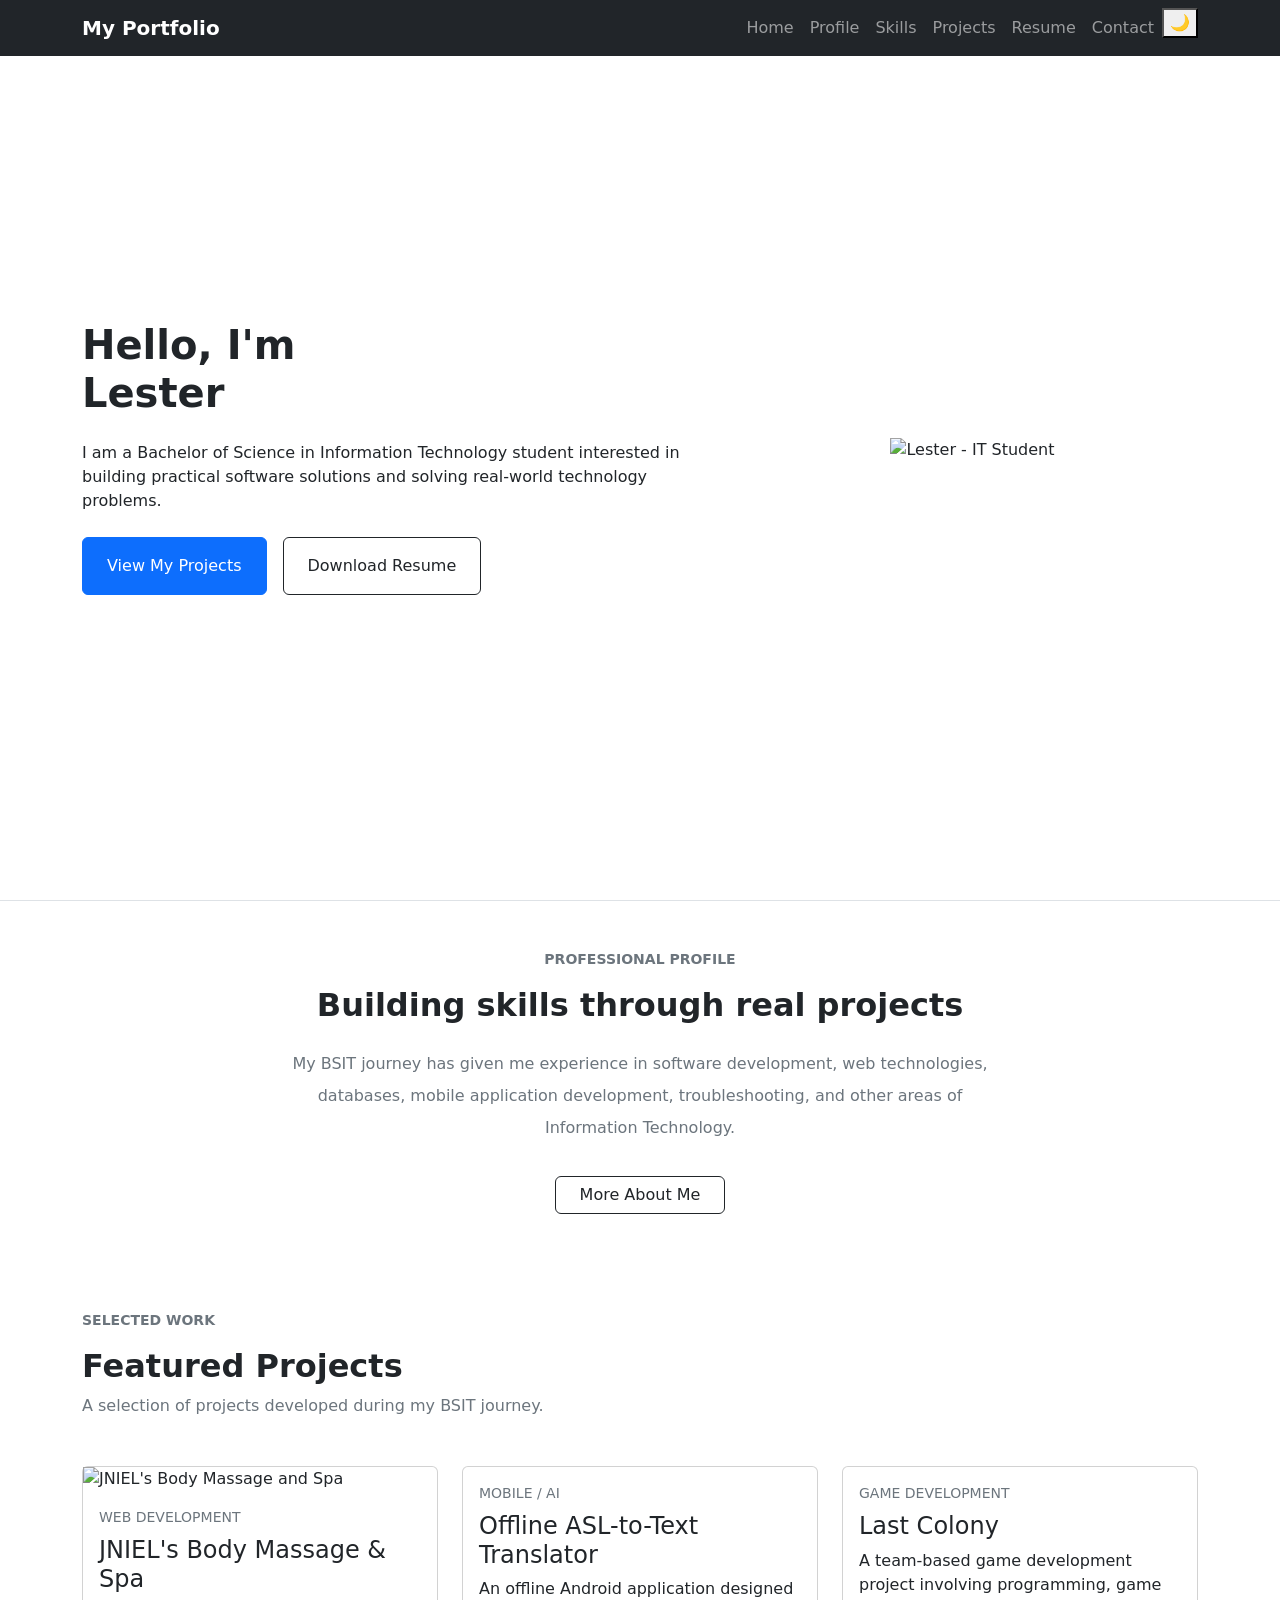
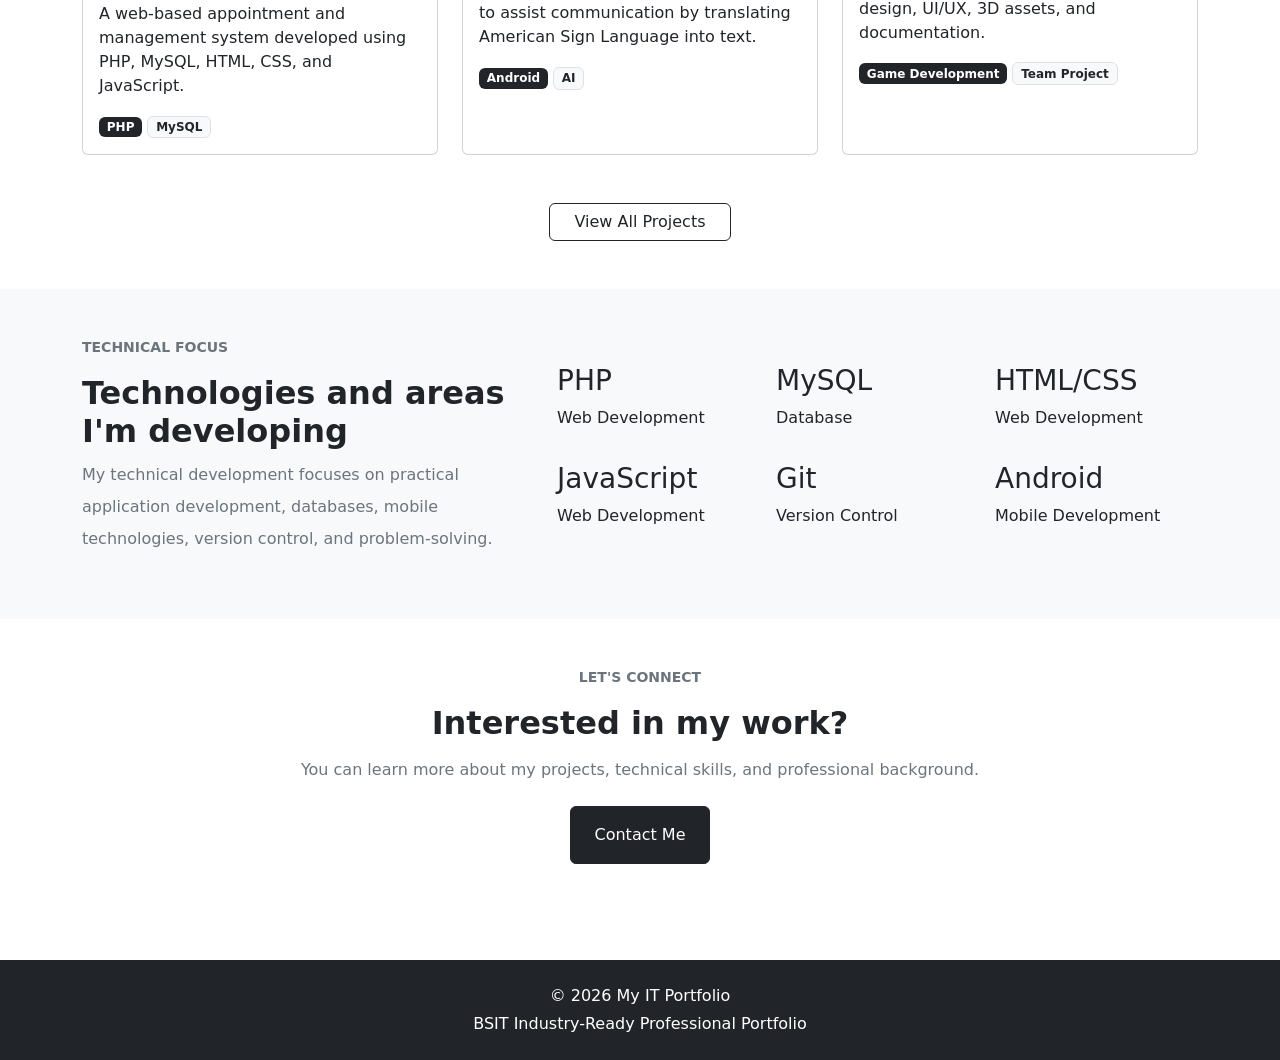
==== index.html @ e0eb15e0 "Add files via upload" ====
<!DOCTYPE html>
<html lang="en">
<head>
    <meta charset="UTF-8">

    <meta name="viewport" content="width=device-width, initial-scale=1.0">

    <title>Lester Lagajino | IT Portfolio</title>

    <!-- Bootstrap CSS -->
    <link
        href="https://cdn.jsdelivr.net/npm/bootstrap@5.3.3/dist/css/bootstrap.min.css"
        rel="stylesheet"
    >

    <!-- Custom CSS -->
    <link rel="stylesheet" href="css/style.css">
</head>

<body>

<nav class="navbar navbar-expand-lg navbar-dark bg-dark fixed-top">
    <div class="container">

        <a class="navbar-brand fw-bold" href="index.html">
            My Portfolio
        </a>

        <button
            class="navbar-toggler"
            type="button"
            data-bs-toggle="collapse"
            data-bs-target="#navbarMenu"
        >
            <span class="navbar-toggler-icon"></span>
        </button>

        <div class="collapse navbar-collapse" id="navbarMenu">

            <ul class="navbar-nav ms-auto">

                <li class="nav-item">
                    <a class="nav-link" href="index.html">Home</a>
                </li>

                <li class="nav-item">
                    <a class="nav-link" href="about.html">Profile</a>
                </li>

                <li class="nav-item">
                    <a class="nav-link" href="skills.html">Skills</a>
                </li>

                <li class="nav-item">
                    <a class="nav-link" href="projects.html">Projects</a>
                </li>

                <li class="nav-item">
                    <a class="nav-link" href="resume.html">Resume</a>
                </li>

                <li class="nav-item">
                    <a class="nav-link" href="contact.html">Contact</a>
                </li>

                <li class="nav-item">
                    <button class="theme-btn" id="themeBtn" type="button">
                       🌙
                    </button>
                </li>

            </ul>

        </div>
    </div>
</nav>

<!-- =========================
     HERO SECTION
========================= -->

<section class="hero-section reveal">

    <div class="container">

        <div class="row align-items-center min-vh-100">

            <!-- LEFT SIDE -->

            <div class="col-lg-7">

                <p class="small text-uppercase fw-bold text-secondary mb-3">
                    <span id="typeText"></span>
                </p>

                <h1 class="fw-bold mb-4">
                    Hello, I'm
                    <br>
                    <span>Lester</span>
                </h1>

                <p class="hero-description mb-4">
                    I am a Bachelor of Science in Information Technology
                    student interested in building practical software
                    solutions and solving real-world technology problems.
                </p>

                <div class="d-flex gap-3 flex-wrap">

                    <a href="#projects" class="btn btn-primary px-4 py-3">
                        View My Projects
                    </a>

                    <a href="resume/resume.pdf" download class="btn btn-outline-dark px-4 py-3">
                        Download Resume
                    </a>

                </div>

            </div>


            <!-- RIGHT SIDE -->

            <div class="col-lg-5 text-center mt-5 mt-lg-0">

                <div class="profile-placeholder">
                        <img 
                        id="profileImg"
                        src="images/profile.png" 
                        alt="Lester - IT Student" 
                        class="profile-image">

                </div>


            </div>

        </div>

    </div>

</section>


<!-- =========================
     SHORT INTRODUCTION
========================= -->

<section class="py-5 border-top">

    <div class="container">

        <div class="row justify-content-center">

            <div class="col-lg-8 text-center">

                <p class="small text-uppercase fw-bold text-secondary">
                    Professional Profile
                </p>

                <h2 class="fw-bold mb-4">
                    Building skills through real projects
                </h2>

                <p class="text-secondary lh-lg">
                    My BSIT journey has given me experience in
                    software development, web technologies,
                    databases, mobile application development,
                    troubleshooting, and other areas of
                    Information Technology.
                </p>

                <a href="about.html" class="btn btn-outline-dark mt-3 px-4">
                    More About Me
                </a>

            </div>

        </div>

    </div>

</section>


<!-- =========================
     FEATURED PROJECTS
========================= -->

<section id="projects" class="py-5">

    <div class="container">

        <div class="mb-5">

            <p class="small text-uppercase fw-bold text-secondary">
                Selected Work
            </p>

            <h2 class="fw-bold">
                Featured Projects
            </h2>

            <p class="text-secondary">
                A selection of projects developed during my
                BSIT journey.
            </p>

        </div>


        <div class="row g-4">


            <!-- PROJECT 1 -->

            <div class="col-md-4">

                <div class="card project-card h-100">

                    <div class="project-image">
                        <img src="images/project-1.jpg" alt="JNIEL's Body Massage and Spa">
                    </div>

                    <div class="card-body">

                        <p class="small text-secondary mb-2">
                            WEB DEVELOPMENT
                        </p>

                        <h4 class="card-title">
                            JNIEL's Body Massage & Spa
                        </h4>

                        <p class="card-text">
                            A web-based appointment and management
                            system developed using PHP, MySQL,
                            HTML, CSS, and JavaScript.
                        </p>

                        <div class="mt-3">

                            <span class="badge bg-dark">
                                PHP
                            </span>

                            <span class="badge bg-light text-dark border">
                                MySQL
                            </span>

                        </div>

                    </div>

                </div>

            </div>


            <!-- PROJECT 2 -->

            <div class="col-md-4">

                <div class="card project-card h-100">

                    

                    <div class="card-body">

                        <p class="small text-secondary mb-2">
                            MOBILE / AI
                        </p>

                        <h4 class="card-title">
                            Offline ASL-to-Text Translator
                        </h4>

                        <p class="card-text">
                            An offline Android application designed
                            to assist communication by translating
                            American Sign Language into text.
                        </p>

                        <div class="mt-3">

                            <span class="badge bg-dark">
                                Android
                            </span>

                            <span class="badge bg-light text-dark border">
                                AI
                            </span>

                        </div>

                    </div>

                </div>

            </div>


            <!-- PROJECT 3 -->

            <div class="col-md-4">

                <div class="card project-card h-100">

                    

                    <div class="card-body">

                        <p class="small text-secondary mb-2">
                            GAME DEVELOPMENT
                        </p>

                        <h4 class="card-title">
                            Last Colony
                        </h4>

                        <p class="card-text">
                            A team-based game development project
                            involving programming, game design,
                            UI/UX, 3D assets, and documentation.
                        </p>

                        <div class="mt-3">

                            <span class="badge bg-dark">
                                Game Development
                            </span>

                            <span class="badge bg-light text-dark border">
                                Team Project
                            </span>

                        </div>

                    </div>

                </div>

            </div>

        </div>


        <div class="text-center mt-5">

            <a href="projects.html" class="btn btn-outline-dark px-4">
                View All Projects
            </a>

        </div>

    </div>

</section>


<!-- =========================
     TECHNICAL FOCUS
========================= -->

<section class="py-5 bg-light">

    <div class="container">

        <div class="row align-items-center">

            <div class="col-lg-5 mb-4 mb-lg-0">

                <p class="small text-uppercase fw-bold text-secondary">
                    Technical Focus
                </p>

                <h2 class="fw-bold">
                    Technologies and areas I'm developing
                </h2>

                <p class="text-secondary lh-lg">
                    My technical development focuses on practical
                    application development, databases, mobile
                    technologies, version control, and
                    problem-solving.
                </p>

            </div>


            <div class="col-lg-7">

                <div class="row g-3">

                    <div class="col-6 col-md-4">
                        <div class="info-card">
                            <h3>PHP</h3>
                            <p>Web Development</p>
                        </div>
                    </div>

                    <div class="col-6 col-md-4">
                        <div class="info-card">
                            <h3>MySQL</h3>
                            <p>Database</p>
                        </div>
                    </div>

                    <div class="col-6 col-md-4">
                        <div class="info-card">
                            <h3>HTML/CSS</h3>
                            <p>Web Development</p>
                        </div>
                    </div>

                    <div class="col-6 col-md-4">
                        <div class="info-card">
                            <h3>JavaScript</h3>
                            <p>Web Development</p>
                        </div>
                    </div>

                    <div class="col-6 col-md-4">
                        <div class="info-card">
                            <h3>Git</h3>
                            <p>Version Control</p>
                        </div>
                    </div>

                    <div class="col-6 col-md-4">
                        <div class="info-card">
                            <h3>Android</h3>
                            <p>Mobile Development</p>
                        </div>
                    </div>

                </div>

            </div>

        </div>

    </div>

</section>


<!-- =========================
     CONTACT CTA
========================= -->

<section class="py-5">

    <div class="container">

        <div class="text-center">

            <p class="small text-uppercase fw-bold text-secondary">
                Let's Connect
            </p>

            <h2 class="fw-bold mb-3">
                Interested in my work?
            </h2>

            <p class="text-secondary mb-4">
                You can learn more about my projects,
                technical skills, and professional background.
            </p>

            <a href="contact.html" class="btn btn-dark px-4 py-3">
                Contact Me
            </a>

        </div>

    </div>

</section>


<footer class="bg-dark text-white text-center py-4 mt-5">

    <div class="container">

        <p class="mb-1">
            © 2026 My IT Portfolio
        </p>

        <p class="mb-0">
            BSIT Industry-Ready Professional Portfolio
        </p>

    </div>

</footer>

<!-- Bootstrap JavaScript -->
<script
    src="https://cdn.jsdelivr.net/npm/bootstrap@5.3.3/dist/js/bootstrap.bundle.min.js">
</script>

<!-- Custom JavaScript -->
<script src="js/script.js"></script>

</body>
</html>
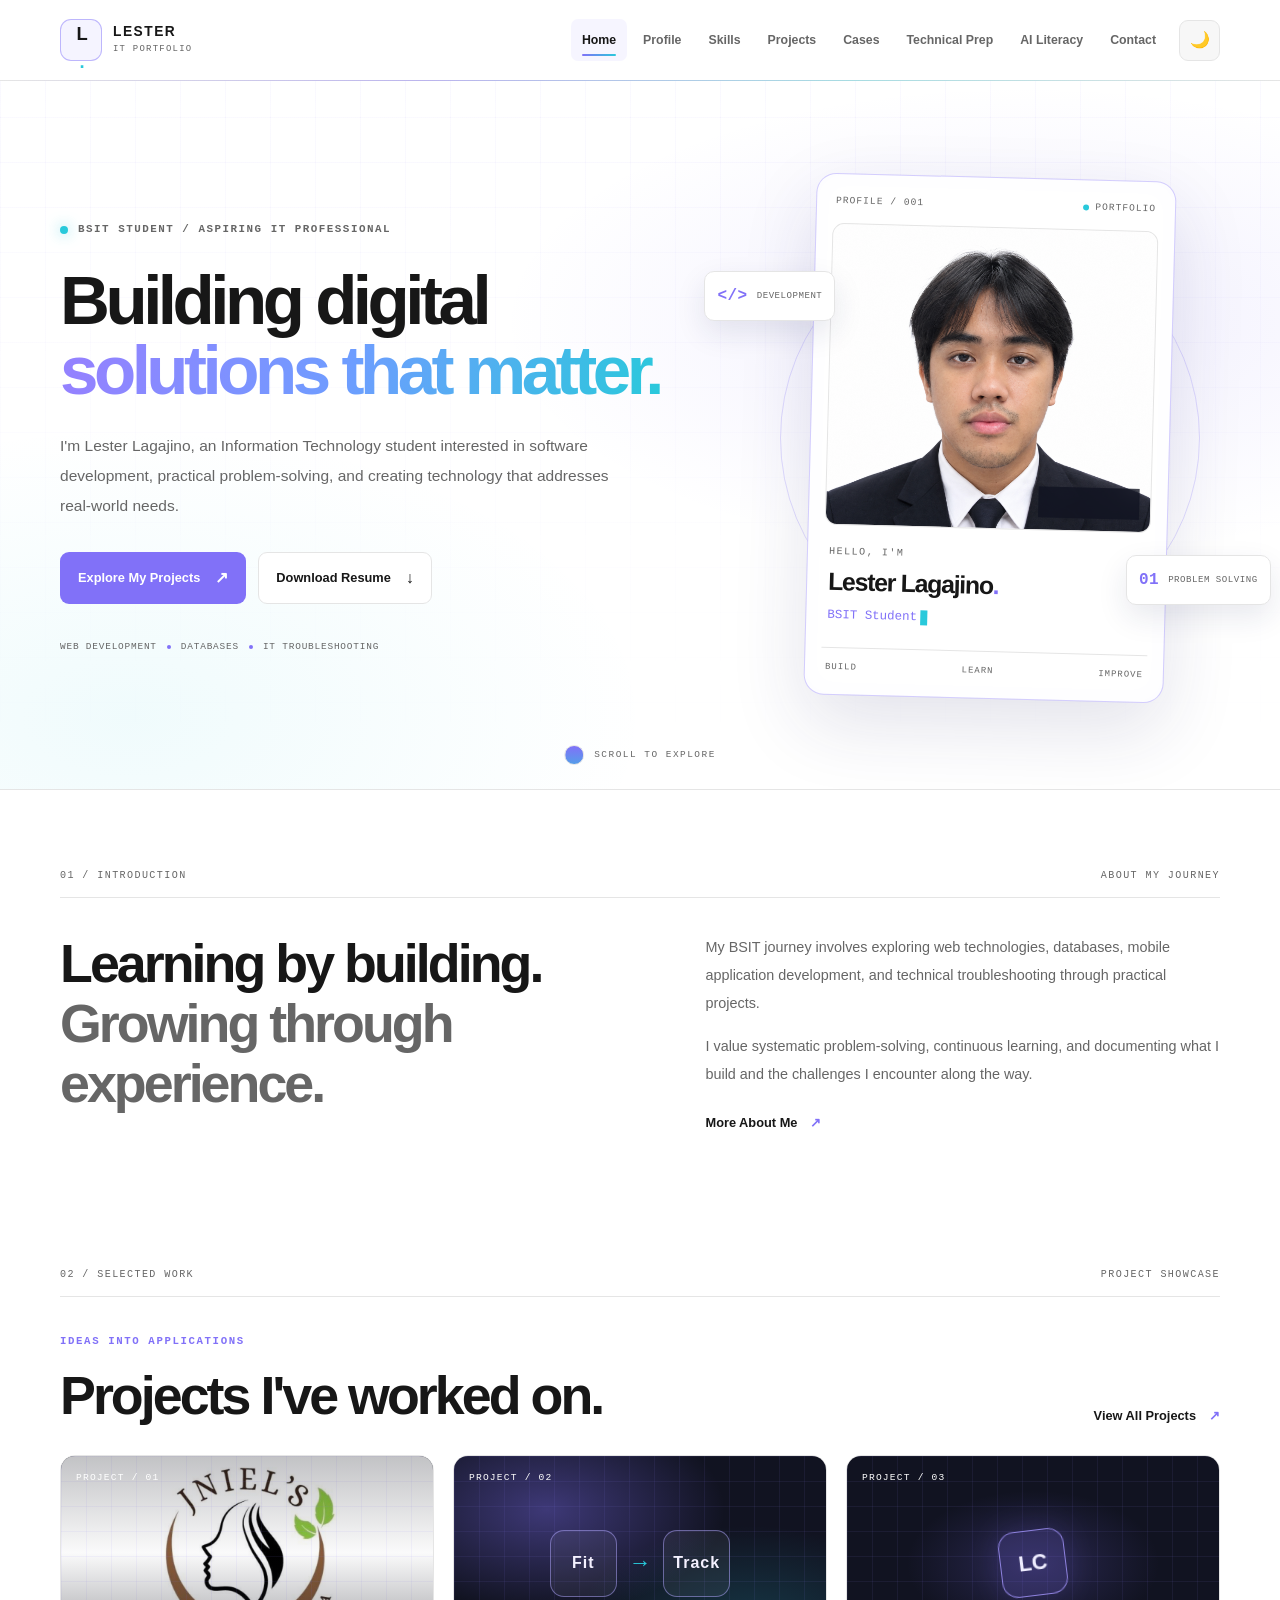
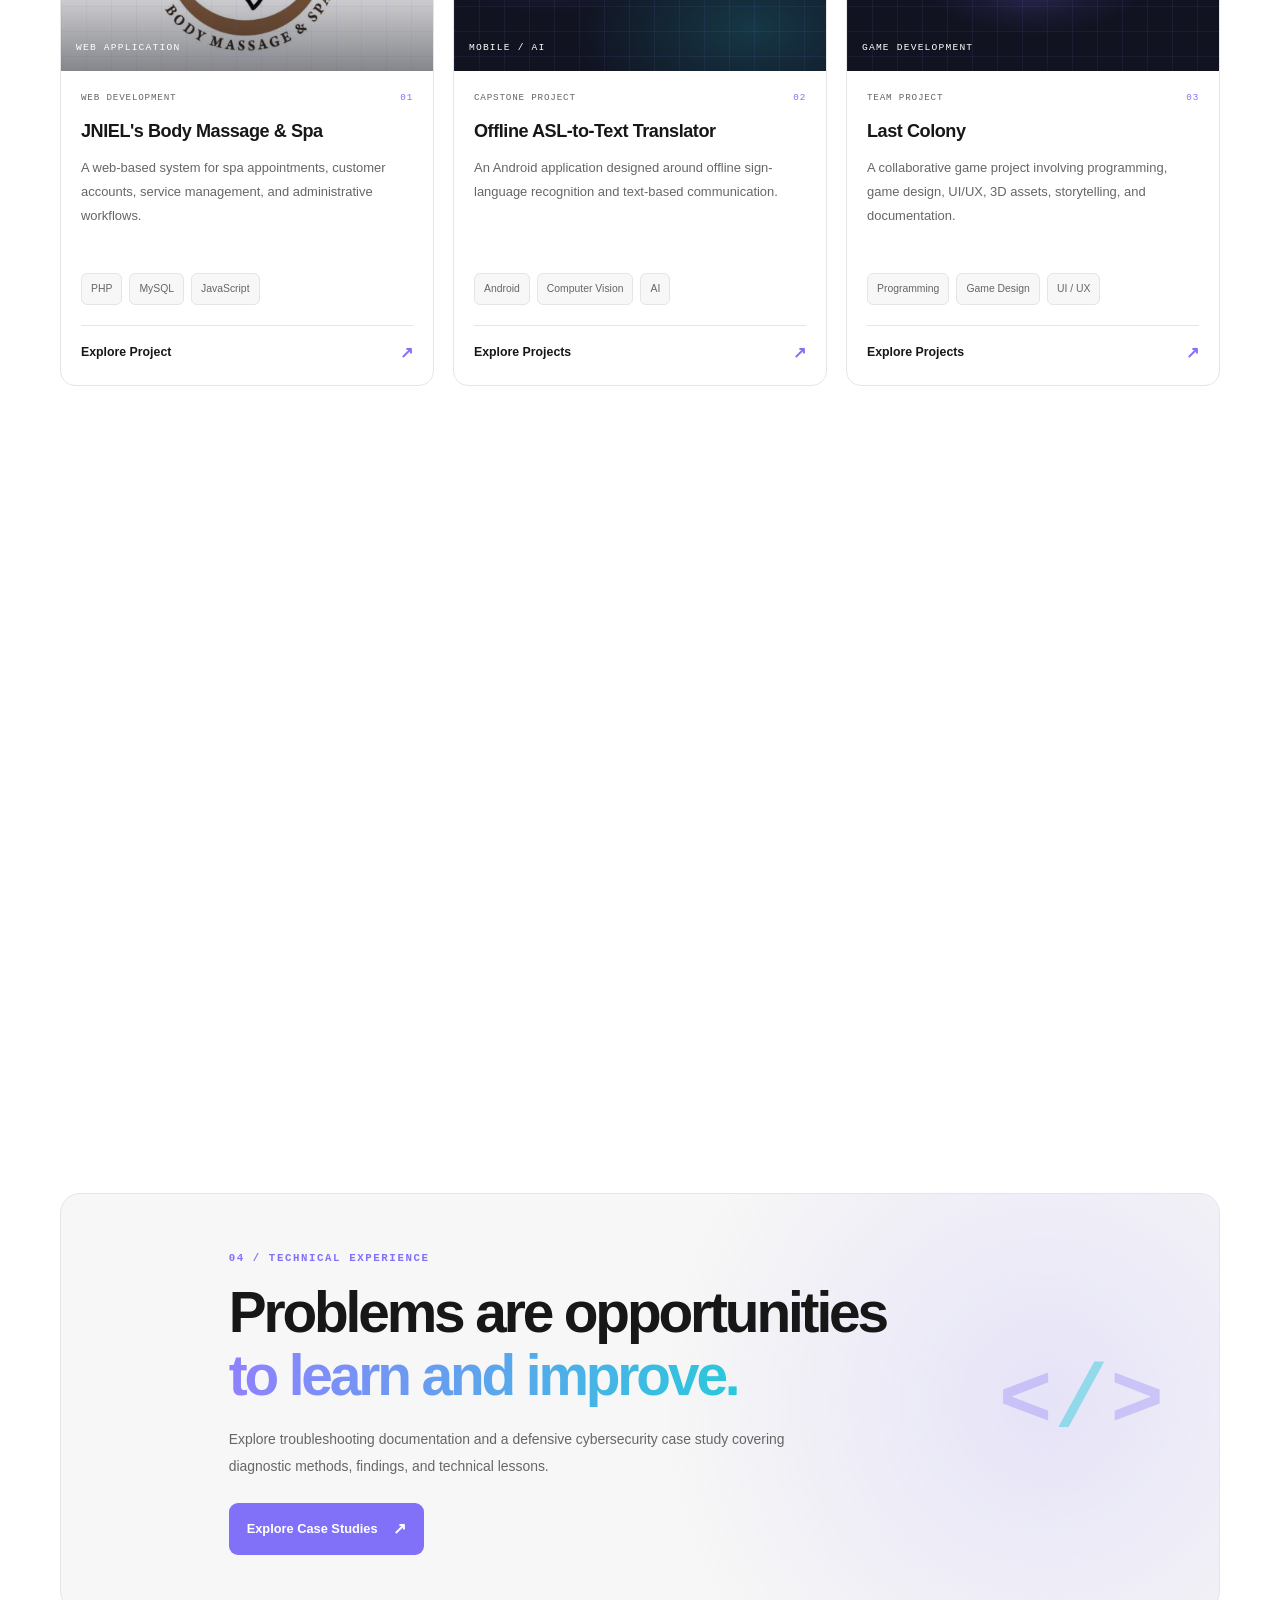
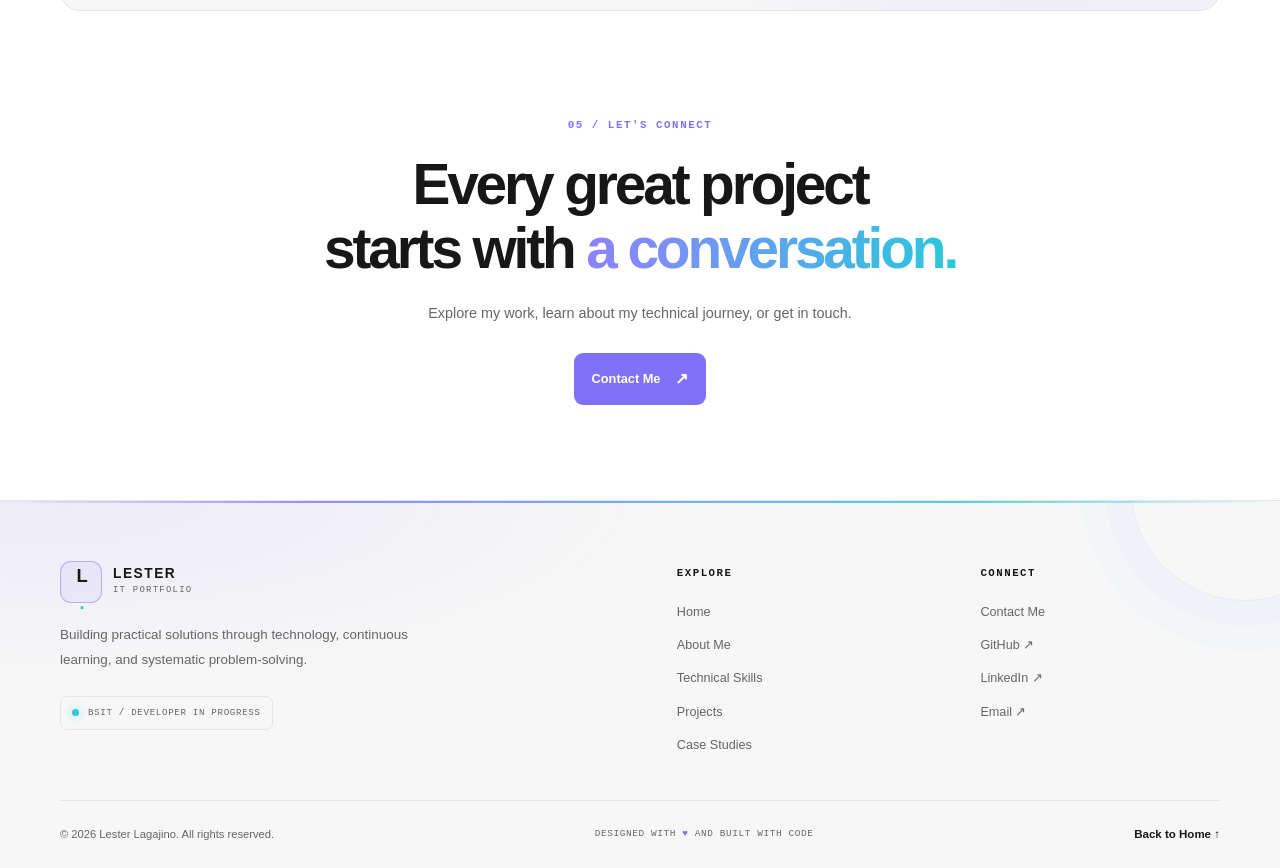
==== commit d48ee5bf: "Update portfolio pages and styling" ====
--- a/index.html
+++ b/index.html
@@ -14,495 +14,531 @@
     >
 
     <!-- Custom CSS -->
-    <link rel="stylesheet" href="css/style.css">
+    <link rel="stylesheet" href="css/index.css">
+    <link rel="stylesheet" href="css/load.css">
 </head>
 
 <body>
 
-<nav class="navbar navbar-expand-lg navbar-dark bg-dark fixed-top">
-    <div class="container">
-
-        <a class="navbar-brand fw-bold" href="index.html">
-            My Portfolio
-        </a>
-
-        <button
-            class="navbar-toggler"
-            type="button"
-            data-bs-toggle="collapse"
-            data-bs-target="#navbarMenu"
-        >
-            <span class="navbar-toggler-icon"></span>
-        </button>
-
-        <div class="collapse navbar-collapse" id="navbarMenu">
-
-            <ul class="navbar-nav ms-auto">
-
-                <li class="nav-item">
-                    <a class="nav-link" href="index.html">Home</a>
-                </li>
-
-                <li class="nav-item">
-                    <a class="nav-link" href="about.html">Profile</a>
-                </li>
-
-                <li class="nav-item">
-                    <a class="nav-link" href="skills.html">Skills</a>
-                </li>
-
-                <li class="nav-item">
-                    <a class="nav-link" href="projects.html">Projects</a>
-                </li>
-
-                <li class="nav-item">
-                    <a class="nav-link" href="resume.html">Resume</a>
-                </li>
-
-                <li class="nav-item">
-                    <a class="nav-link" href="contact.html">Contact</a>
-                </li>
-
-                <li class="nav-item">
-                    <button class="theme-btn" id="themeBtn" type="button">
-                       🌙
-                    </button>
-                </li>
-
-            </ul>
-
-        </div>
-    </div>
-</nav>
+<div id="header"></div>
 
 <!-- =========================
      HERO SECTION
 ========================= -->
 
-<section class="hero-section reveal">
-
-    <div class="container">
-
-        <div class="row align-items-center min-vh-100">
-
-            <!-- LEFT SIDE -->
-
-            <div class="col-lg-7">
-
-                <p class="small text-uppercase fw-bold text-secondary mb-3">
-                    <span id="typeText"></span>
+
+<main class="home-page">
+
+    <!-- HERO -->
+    <section class="home-hero reveal">
+        <div class="home-hero-grid" aria-hidden="true"></div>
+
+        <div class="home-hero-inner">
+
+            <div class="home-hero-copy">
+
+                <p class="home-kicker">
+                    <span class="home-pulse"></span>
+                    BSIT STUDENT / ASPIRING IT PROFESSIONAL
                 </p>
 
-                <h1 class="fw-bold mb-4">
-                    Hello, I'm
-                    <br>
-                    <span>Lester</span>
+                <h1>
+                    Building digital<br>
+                    <span class="home-gradient">solutions that matter.</span>
                 </h1>
 
-                <p class="hero-description mb-4">
-                    I am a Bachelor of Science in Information Technology
-                    student interested in building practical software
-                    solutions and solving real-world technology problems.
+                <p class="home-description">
+                    I'm Lester Lagajino, an Information Technology
+                    student interested in software development,
+                    practical problem-solving, and creating
+                    technology that addresses real-world needs.
                 </p>
 
-                <div class="d-flex gap-3 flex-wrap">
-
-                    <a href="#projects" class="btn btn-primary px-4 py-3">
-                        View My Projects
+                <div class="home-actions">
+
+                    <a href="projects.html"
+                       class="home-btn home-btn-primary">
+                        Explore My Projects <span>↗</span>
                     </a>
 
-                    <a href="resume/resume.pdf" download class="btn btn-outline-dark px-4 py-3">
-                        Download Resume
+                    <a href="resume/resume.pdf"
+                       class="home-btn home-btn-secondary"
+                       download>
+                        Download Resume <span>↓</span>
                     </a>
 
                 </div>
 
+                <div class="home-focus-line">
+                    <span>WEB DEVELOPMENT</span>
+                    <i></i>
+                    <span>DATABASES</span>
+                    <i></i>
+                    <span>IT TROUBLESHOOTING</span>
+                </div>
+
             </div>
 
 
-            <!-- RIGHT SIDE -->
-
-            <div class="col-lg-5 text-center mt-5 mt-lg-0">
-
-                <div class="profile-placeholder">
-                        <img 
-                        id="profileImg"
-                        src="images/profile.png" 
-                        alt="Lester - IT Student" 
-                        class="profile-image">
-
-                </div>
-
+            <!-- PROFILE VISUAL -->
+            <div class="home-hero-visual">
+
+                <div class="home-orbit home-orbit-one"></div>
+                <div class="home-orbit home-orbit-two"></div>
+
+                <div class="home-profile-card">
+
+                    <div class="home-profile-top">
+                        <span>PROFILE / 001</span>
+                        <span class="home-profile-status">
+                            <i></i> PORTFOLIO
+                        </span>
+                    </div>
+
+                    <div class="home-profile-frame">
+
+                        <img
+                            id="profileImg"
+                            src="images/profile.png"
+                            alt="Portrait of Lester Lagajino"
+                        >
+
+                        <span class="home-photo-label">
+                            IT / STUDENT
+                        </span>
+
+                    </div>
+
+                    <div class="home-profile-info">
+                        <p>HELLO, I'M</p>
+                        <h2>Lester Lagajino<span>.</span></h2>
+                        <div class="home-typing-line">
+                            <span id="typeText">BSIT Student</span>
+                            <span class="home-cursor"></span>
+                        </div>
+                    </div>
+
+                    <div class="home-profile-bottom">
+                        <span>BUILD</span>
+                        <span>LEARN</span>
+                        <span>IMPROVE</span>
+                    </div>
+
+                </div>
+
+                <div class="home-float home-float-left">
+                    <span class="home-float-icon">&lt;/&gt;</span>
+                    <span>DEVELOPMENT</span>
+                </div>
+
+                <div class="home-float home-float-right">
+                    <span class="home-float-icon">01</span>
+                    <span>PROBLEM SOLVING</span>
+                </div>
 
             </div>
 
         </div>
 
-    </div>
-
-</section>
-
-
-<!-- =========================
-     SHORT INTRODUCTION
-========================= -->
-
-<section class="py-5 border-top">
-
-    <div class="container">
-
-        <div class="row justify-content-center">
-
-            <div class="col-lg-8 text-center">
-
-                <p class="small text-uppercase fw-bold text-secondary">
-                    Professional Profile
+        <div class="home-scroll-cue">
+            <span></span>
+            SCROLL TO EXPLORE
+        </div>
+
+    </section>
+
+
+    <!-- INTRODUCTION -->
+    <section class="home-section home-about reveal">
+
+        <div class="home-section-label">
+            <span>01 / INTRODUCTION</span>
+            <span>ABOUT MY JOURNEY</span>
+        </div>
+
+        <div class="home-about-grid">
+
+            <h2>
+                Learning by building.<br>
+                <span>Growing through experience.</span>
+            </h2>
+
+            <div class="home-about-content">
+
+                <p>
+                    My BSIT journey involves exploring web technologies,
+                    databases, mobile application development, and
+                    technical troubleshooting through practical projects.
                 </p>
 
-                <h2 class="fw-bold mb-4">
-                    Building skills through real projects
-                </h2>
-
-                <p class="text-secondary lh-lg">
-                    My BSIT journey has given me experience in
-                    software development, web technologies,
-                    databases, mobile application development,
-                    troubleshooting, and other areas of
-                    Information Technology.
+                <p>
+                    I value systematic problem-solving, continuous learning,
+                    and documenting what I build and the challenges
+                    I encounter along the way.
                 </p>
 
-                <a href="about.html" class="btn btn-outline-dark mt-3 px-4">
-                    More About Me
+                <a href="about.html" class="home-text-link">
+                    More About Me <span>↗</span>
                 </a>
 
             </div>
 
         </div>
 
-    </div>
-
-</section>
-
-
-<!-- =========================
-     FEATURED PROJECTS
-========================= -->
-
-<section id="projects" class="py-5">
-
-    <div class="container">
-
-        <div class="mb-5">
-
-            <p class="small text-uppercase fw-bold text-secondary">
-                Selected Work
+    </section>
+
+
+    <!-- FEATURED PROJECTS -->
+    <section class="home-section home-projects reveal" id="homeProjects">
+
+        <div class="home-section-label">
+            <span>02 / SELECTED WORK</span>
+            <span>PROJECT SHOWCASE</span>
+        </div>
+
+        <div class="home-section-heading">
+
+            <div>
+                <p class="home-eyebrow">IDEAS INTO APPLICATIONS</p>
+                <h2>Projects I've <span>worked on.</span></h2>
+            </div>
+
+            <a href="projects.html" class="home-text-link">
+                View All Projects <span>↗</span>
+            </a>
+
+        </div>
+
+
+        <div class="home-project-grid">
+
+            <!-- PROJECT 01 -->
+            <article class="home-project-card">
+
+                <div class="home-project-media home-media-spa">
+
+                    <img
+                        src="images/project-1.jpg"
+                        alt="JNIEL's Body Massage and Spa appointment management system"
+                        loading="lazy"
+                    >
+
+                    <span class="home-project-number">PROJECT / 01</span>
+
+                    <span class="home-project-media-label">
+                        WEB APPLICATION
+                    </span>
+
+                </div>
+
+                <div class="home-project-body">
+
+                    <div class="home-project-category">
+                        <span>WEB DEVELOPMENT</span>
+                        <span>01</span>
+                    </div>
+
+                    <h3>JNIEL's Body Massage &amp; Spa</h3>
+
+                    <p>
+                        A web-based system for spa appointments,
+                        customer accounts, service management,
+                        and administrative workflows.
+                    </p>
+
+                    <div class="home-tech-tags">
+                        <span>PHP</span>
+                        <span>MySQL</span>
+                        <span>JavaScript</span>
+                    </div>
+
+                    <a href="project-spa.html" class="home-project-link">
+                        Explore Project <span>↗</span>
+                    </a>
+
+                </div>
+
+            </article>
+
+
+            <!-- PROJECT 02 -->
+            <article class="home-project-card">
+
+                <div class="home-project-media home-media-asl">
+
+                    <span class="home-project-number">PROJECT / 02</span>
+
+                    <div class="home-asl-visual">
+                        <span>Fit</span>
+                        <span class="home-asl-arrow">→</span>
+                        <span>Track</span>
+                    </div>
+
+                    <span class="home-project-media-label">
+                        MOBILE / AI
+                    </span>
+
+                </div>
+
+                <div class="home-project-body">
+
+                    <div class="home-project-category">
+                        <span>CAPSTONE PROJECT</span>
+                        <span>02</span>
+                    </div>
+
+                    <h3>Offline ASL-to-Text Translator</h3>
+
+                    <p>
+                        An Android application designed around
+                        offline sign-language recognition and
+                        text-based communication.
+                    </p>
+
+                    <div class="home-tech-tags">
+                        <span>Android</span>
+                        <span>Computer Vision</span>
+                        <span>AI</span>
+                    </div>
+
+                    <a href="projects.html" class="home-project-link">
+                        Explore Projects <span>↗</span>
+                    </a>
+
+                </div>
+
+            </article>
+
+
+            <!-- PROJECT 03 -->
+            <article class="home-project-card">
+
+                <div class="home-project-media home-media-colony">
+
+                    <span class="home-project-number">PROJECT / 03</span>
+
+                    <div class="home-colony-orbit home-colony-orbit-one"></div>
+                    <div class="home-colony-orbit home-colony-orbit-two"></div>
+                    <div class="home-colony-core">LC</div>
+
+                    <span class="home-project-media-label">
+                        GAME DEVELOPMENT
+                    </span>
+
+                </div>
+
+                <div class="home-project-body">
+
+                    <div class="home-project-category">
+                        <span>TEAM PROJECT</span>
+                        <span>03</span>
+                    </div>
+
+                    <h3>Last Colony</h3>
+
+                    <p>
+                        A collaborative game project involving
+                        programming, game design, UI/UX, 3D assets,
+                        storytelling, and documentation.
+                    </p>
+
+                    <div class="home-tech-tags">
+                        <span>Programming</span>
+                        <span>Game Design</span>
+                        <span>UI / UX</span>
+                    </div>
+
+                    <a href="projects.html" class="home-project-link">
+                        Explore Projects <span>↗</span>
+                    </a>
+
+                </div>
+
+            </article>
+
+        </div>
+
+    </section>
+
+
+    <!-- TECHNICAL FOCUS -->
+    <section class="home-section home-skills reveal">
+
+        <div class="home-section-label">
+            <span>03 / TECHNICAL FOCUS</span>
+            <span>CONTINUOUS DEVELOPMENT</span>
+        </div>
+
+        <div class="home-section-heading">
+
+            <div>
+                <p class="home-eyebrow">TOOLS AND TECHNOLOGIES</p>
+                <h2>What I'm <span>developing.</span></h2>
+            </div>
+
+            <a href="skills.html" class="home-text-link">
+                Explore Skills <span>↗</span>
+            </a>
+
+        </div>
+
+
+        <div class="home-skill-grid">
+
+            <article class="home-skill-card">
+                <span class="home-skill-symbol">&lt;/&gt;</span>
+                <h3>Web Development</h3>
+                <p>HTML, CSS, JavaScript, and PHP.</p>
+                <span class="home-skill-index">SKILL / 01</span>
+            </article>
+
+            <article class="home-skill-card">
+                <span class="home-skill-symbol">{ }</span>
+                <h3>Database Systems</h3>
+                <p>MySQL, relational data, and database integration.</p>
+                <span class="home-skill-index">SKILL / 02</span>
+            </article>
+
+            <article class="home-skill-card">
+                <span class="home-skill-symbol">◇</span>
+                <h3>Mobile &amp; AI</h3>
+                <p>Android development and computer-vision concepts.</p>
+                <span class="home-skill-index">SKILL / 03</span>
+            </article>
+
+            <article class="home-skill-card">
+                <span class="home-skill-symbol">⌘</span>
+                <h3>Version Control</h3>
+                <p>Git and GitHub project workflows.</p>
+                <span class="home-skill-index">SKILL / 04</span>
+            </article>
+
+            <article class="home-skill-card">
+                <span class="home-skill-symbol">⌁</span>
+                <h3>Troubleshooting</h3>
+                <p>Systematic diagnosis and technical documentation.</p>
+                <span class="home-skill-index">SKILL / 05</span>
+            </article>
+
+            <article class="home-skill-card">
+                <span class="home-skill-symbol">▤</span>
+                <h3>System Development</h3>
+                <p>Application features, testing, and integration.</p>
+                <span class="home-skill-index">SKILL / 06</span>
+            </article>
+
+        </div>
+
+    </section>
+
+
+    <!-- PROBLEM SOLVING -->
+    <section class="home-case-banner reveal">
+
+        <div class="home-case-glow"></div>
+
+        <div class="home-case-content">
+
+            <p class="home-eyebrow">04 / TECHNICAL EXPERIENCE</p>
+
+            <h2>
+                Problems are opportunities<br>
+                <span>to learn and improve.</span>
+            </h2>
+
+            <p>
+                Explore troubleshooting documentation and a defensive
+                cybersecurity case study covering diagnostic methods,
+                findings, and technical lessons.
             </p>
 
-            <h2 class="fw-bold">
-                Featured Projects
-            </h2>
-
-            <p class="text-secondary">
-                A selection of projects developed during my
-                BSIT journey.
-            </p>
-
-        </div>
-
-
-        <div class="row g-4">
-
-
-            <!-- PROJECT 1 -->
-
-            <div class="col-md-4">
-
-                <div class="card project-card h-100">
-
-                    <div class="project-image">
-                        <img src="images/project-1.jpg" alt="JNIEL's Body Massage and Spa">
-                    </div>
-
-                    <div class="card-body">
-
-                        <p class="small text-secondary mb-2">
-                            WEB DEVELOPMENT
-                        </p>
-
-                        <h4 class="card-title">
-                            JNIEL's Body Massage & Spa
-                        </h4>
-
-                        <p class="card-text">
-                            A web-based appointment and management
-                            system developed using PHP, MySQL,
-                            HTML, CSS, and JavaScript.
-                        </p>
-
-                        <div class="mt-3">
-
-                            <span class="badge bg-dark">
-                                PHP
-                            </span>
-
-                            <span class="badge bg-light text-dark border">
-                                MySQL
-                            </span>
-
-                        </div>
-
-                    </div>
-
-                </div>
-
-            </div>
-
-
-            <!-- PROJECT 2 -->
-
-            <div class="col-md-4">
-
-                <div class="card project-card h-100">
-
-                    
-
-                    <div class="card-body">
-
-                        <p class="small text-secondary mb-2">
-                            MOBILE / AI
-                        </p>
-
-                        <h4 class="card-title">
-                            Offline ASL-to-Text Translator
-                        </h4>
-
-                        <p class="card-text">
-                            An offline Android application designed
-                            to assist communication by translating
-                            American Sign Language into text.
-                        </p>
-
-                        <div class="mt-3">
-
-                            <span class="badge bg-dark">
-                                Android
-                            </span>
-
-                            <span class="badge bg-light text-dark border">
-                                AI
-                            </span>
-
-                        </div>
-
-                    </div>
-
-                </div>
-
-            </div>
-
-
-            <!-- PROJECT 3 -->
-
-            <div class="col-md-4">
-
-                <div class="card project-card h-100">
-
-                    
-
-                    <div class="card-body">
-
-                        <p class="small text-secondary mb-2">
-                            GAME DEVELOPMENT
-                        </p>
-
-                        <h4 class="card-title">
-                            Last Colony
-                        </h4>
-
-                        <p class="card-text">
-                            A team-based game development project
-                            involving programming, game design,
-                            UI/UX, 3D assets, and documentation.
-                        </p>
-
-                        <div class="mt-3">
-
-                            <span class="badge bg-dark">
-                                Game Development
-                            </span>
-
-                            <span class="badge bg-light text-dark border">
-                                Team Project
-                            </span>
-
-                        </div>
-
-                    </div>
-
-                </div>
-
-            </div>
-
-        </div>
-
-
-        <div class="text-center mt-5">
-
-            <a href="projects.html" class="btn btn-outline-dark px-4">
-                View All Projects
+            <a href="problem-solving.html"
+               class="home-btn home-btn-primary">
+                Explore Case Studies <span>↗</span>
             </a>
 
         </div>
 
-    </div>
-
-</section>
-
-
-<!-- =========================
-     TECHNICAL FOCUS
-========================= -->
-
-<section class="py-5 bg-light">
-
-    <div class="container">
-
-        <div class="row align-items-center">
-
-            <div class="col-lg-5 mb-4 mb-lg-0">
-
-                <p class="small text-uppercase fw-bold text-secondary">
-                    Technical Focus
-                </p>
-
-                <h2 class="fw-bold">
-                    Technologies and areas I'm developing
-                </h2>
-
-                <p class="text-secondary lh-lg">
-                    My technical development focuses on practical
-                    application development, databases, mobile
-                    technologies, version control, and
-                    problem-solving.
-                </p>
-
-            </div>
-
-
-            <div class="col-lg-7">
-
-                <div class="row g-3">
-
-                    <div class="col-6 col-md-4">
-                        <div class="info-card">
-                            <h3>PHP</h3>
-                            <p>Web Development</p>
-                        </div>
-                    </div>
-
-                    <div class="col-6 col-md-4">
-                        <div class="info-card">
-                            <h3>MySQL</h3>
-                            <p>Database</p>
-                        </div>
-                    </div>
-
-                    <div class="col-6 col-md-4">
-                        <div class="info-card">
-                            <h3>HTML/CSS</h3>
-                            <p>Web Development</p>
-                        </div>
-                    </div>
-
-                    <div class="col-6 col-md-4">
-                        <div class="info-card">
-                            <h3>JavaScript</h3>
-                            <p>Web Development</p>
-                        </div>
-                    </div>
-
-                    <div class="col-6 col-md-4">
-                        <div class="info-card">
-                            <h3>Git</h3>
-                            <p>Version Control</p>
-                        </div>
-                    </div>
-
-                    <div class="col-6 col-md-4">
-                        <div class="info-card">
-                            <h3>Android</h3>
-                            <p>Mobile Development</p>
-                        </div>
-                    </div>
-
-                </div>
-
-            </div>
-
-        </div>
-
-    </div>
-
-</section>
-
-
-<!-- =========================
-     CONTACT CTA
-========================= -->
-
-<section class="py-5">
-
-    <div class="container">
-
-        <div class="text-center">
-
-            <p class="small text-uppercase fw-bold text-secondary">
-                Let's Connect
-            </p>
-
-            <h2 class="fw-bold mb-3">
-                Interested in my work?
-            </h2>
-
-            <p class="text-secondary mb-4">
-                You can learn more about my projects,
-                technical skills, and professional background.
-            </p>
-
-            <a href="contact.html" class="btn btn-dark px-4 py-3">
-                Contact Me
-            </a>
-
-        </div>
-
-    </div>
-
-</section>
-
-
-<footer class="bg-dark text-white text-center py-4 mt-5">
-
-    <div class="container">
-
-        <p class="mb-1">
-            © 2026 My IT Portfolio
+        <div class="home-case-decoration" aria-hidden="true">
+            <span>&lt;</span>
+            <span>/</span>
+            <span>&gt;</span>
+        </div>
+
+    </section>
+
+
+    <!-- CONTACT -->
+    <section class="home-contact reveal">
+
+        <p class="home-eyebrow">05 / LET'S CONNECT</p>
+
+        <h2>
+            Every great project<br>
+            starts with <span>a conversation.</span>
+        </h2>
+
+        <p>
+            Explore my work, learn about my technical journey,
+            or get in touch.
         </p>
 
-        <p class="mb-0">
-            BSIT Industry-Ready Professional Portfolio
-        </p>
-
-    </div>
-
-</footer>
+        <a href="contact.html" class="home-btn home-btn-primary">
+            Contact Me <span>↗</span>
+        </a>
+
+    </section>
+
+</main>
+
+
+
+    <div id="footer"></div>
+
 
 <!-- Bootstrap JavaScript -->
-<script
-    src="https://cdn.jsdelivr.net/npm/bootstrap@5.3.3/dist/js/bootstrap.bundle.min.js">
+<script src="https://cdn.jsdelivr.net/npm/bootstrap@5.3.3/dist/js/bootstrap.bundle.min.js"></script>
+
+<!-- Main JavaScript -->
+<script src="js/script.js"></script>
+
+<!-- Shared Components -->
+<script>
+async function loadPart(id, file) {
+    const container = document.getElementById(id);
+
+    if (!container) {
+        console.error("Component container not found:", id);
+        return;
+    }
+
+    try {
+        const response = await fetch(file);
+
+        if (!response.ok) {
+            throw new Error(
+                `Failed to load ${file}: ${response.status}`
+            );
+        }
+
+        container.innerHTML = await response.text();
+
+        document.dispatchEvent(
+            new CustomEvent("componentLoaded", {
+                detail: { id: id }
+            })
+        );
+
+        console.log("Component loaded:", file);
+    } catch (error) {
+        console.error("Component loading failed:", error);
+    }
+}
+
+loadPart("header", "./includes/header.html");
+loadPart("footer", "./includes/footer.html");
 </script>
 
-<!-- Custom JavaScript -->
-<script src="js/script.js"></script>
 
 </body>
-</html>+</html>
--- a/css/index.css
+++ b/css/index.css
@@ -0,0 +1,1369 @@
+
+/* =========================
+   GLOBAL
+========================= */
+
+:root {
+    --bg-main: #ffffff;
+    --bg-soft: #f7f7f7;
+    --text-main: #171717;
+    --text-muted: #666666;
+    --border: #e5e5e5;
+    --accent: #222222;
+}
+
+.dark {
+    --bg-main: #171717;
+    --bg-soft: #222222;
+    --text-main: #f5f5f5;
+    --text-muted: #aaaaaa;
+    --border: #333333;
+    --accent: #f5f5f5;
+}
+
+html {
+    scroll-behavior: smooth;
+}
+
+body {
+    font-family: Arial, Helvetica, sans-serif;
+    background: var(--bg-main);
+    color: var(--text-main);
+    margin: 0;
+    padding-top: 72px;
+}
+/* ========================================
+   HOMEPAGE — FUTURISTIC DESIGN SYSTEM
+======================================== */
+
+.home-page {
+    width: 100%;
+    overflow-x: clip;
+    color: var(--text-main);
+}
+
+.home-page img {
+    max-width: 100%;
+}
+
+/* HERO */
+
+.home-hero {
+    position: relative;
+    display: flex;
+    min-height: 680px;
+    align-items: center;
+    padding: 105px 0 90px;
+    overflow: hidden;
+    isolation: isolate;
+    border-bottom: 1px solid var(--border);
+    background:
+        radial-gradient(ellipse at 80% 35%, rgba(129, 113, 248, 0.11), transparent 36%),
+        radial-gradient(ellipse at 10% 90%, rgba(41, 201, 219, 0.07), transparent 32%),
+        var(--bg-main);
+}
+
+.home-hero-grid {
+    position: absolute;
+    z-index: -1;
+    inset: 0;
+    background-image:
+        linear-gradient(rgba(129, 113, 248, 0.045) 1px, transparent 1px),
+        linear-gradient(90deg, rgba(129, 113, 248, 0.045) 1px, transparent 1px);
+    background-size: 45px 45px;
+    mask-image: linear-gradient(to bottom, black, transparent 95%);
+    pointer-events: none;
+}
+
+.home-hero-inner {
+    display: grid;
+    width: min(1160px, calc(100% - 40px));
+    margin: 0 auto;
+    grid-template-columns: minmax(0, 1.15fr) minmax(0, 0.85fr);
+    align-items: center;
+    gap: clamp(35px, 6vw, 80px);
+}
+
+.home-hero-copy {
+    min-width: 0;
+}
+
+.home-kicker {
+    display: flex;
+    flex-wrap: wrap;
+    align-items: center;
+    gap: 10px;
+    margin: 0 0 25px;
+    color: var(--text-muted);
+    font-family: monospace;
+    font-size: 0.68rem;
+    font-weight: 700;
+    letter-spacing: 1.5px;
+    line-height: 1.8;
+}
+
+.home-pulse {
+    width: 8px;
+    height: 8px;
+    flex: 0 0 8px;
+    border-radius: 50%;
+    background: #29c9db;
+    box-shadow: 0 0 14px rgba(41, 201, 219, 0.65);
+    animation: homePulse 2s ease-in-out infinite;
+}
+
+.home-hero h1 {
+    margin: 0;
+    font-size: clamp(2.7rem, 5.4vw, 5.2rem);
+    font-weight: 850;
+    line-height: 1.02;
+    letter-spacing: -0.065em;
+    overflow-wrap: anywhere;
+}
+
+.home-gradient {
+    color: transparent;
+    background: linear-gradient(105deg, #9382ff 5%, #6e9dff 48%, #29c9db 100%);
+    background-clip: text;
+    -webkit-background-clip: text;
+}
+
+.home-description {
+    max-width: 565px;
+    margin: 25px 0 0;
+    color: var(--text-muted);
+    font-size: 0.97rem;
+    line-height: 1.95;
+}
+
+.home-actions {
+    display: flex;
+    flex-wrap: wrap;
+    gap: 12px;
+    margin-top: 30px;
+}
+
+.home-btn {
+    display: inline-flex;
+    min-height: 48px;
+    align-items: center;
+    justify-content: center;
+    gap: 15px;
+    padding: 13px 17px;
+    border: 1px solid var(--border);
+    border-radius: 9px;
+    color: var(--text-main);
+    font-size: 0.8rem;
+    font-weight: 700;
+    line-height: 1.5;
+    text-decoration: none;
+    transition:
+        transform 0.25s ease,
+        background 0.25s ease,
+        border-color 0.25s ease,
+        box-shadow 0.25s ease;
+}
+
+.home-btn:hover {
+    transform: translateY(-3px);
+    border-color: #8171f8;
+    color: var(--text-main);
+}
+
+.home-btn span {
+    font-size: 1rem;
+}
+
+.home-btn-primary {
+    border-color: transparent;
+    background: #8171f8;
+    color: #fff;
+}
+
+.home-btn-primary:hover {
+    border-color: transparent;
+    background: #6d5be0;
+    color: #fff;
+    box-shadow: 0 12px 30px rgba(129, 113, 248, 0.2);
+}
+
+.home-btn-secondary {
+    background: var(--bg-main);
+}
+
+.home-focus-line {
+    display: flex;
+    flex-wrap: wrap;
+    align-items: center;
+    gap: 10px;
+    margin-top: 35px;
+    color: var(--text-muted);
+    font-family: monospace;
+    font-size: 0.59rem;
+    letter-spacing: 0.8px;
+    line-height: 1.8;
+}
+
+.home-focus-line i {
+    width: 4px;
+    height: 4px;
+    flex: 0 0 4px;
+    border-radius: 50%;
+    background: #8171f8;
+}
+
+
+/* PROFILE CARD */
+
+.home-hero-visual {
+    position: relative;
+    display: grid;
+    min-width: 0;
+    min-height: 480px;
+    place-items: center;
+    isolation: isolate;
+}
+
+.home-profile-card {
+    position: relative;
+    z-index: 2;
+    width: min(100%, 360px);
+    padding: 16px;
+    border: 1px solid rgba(129, 113, 248, 0.35);
+    border-radius: 20px;
+    background: var(--bg-main);
+    box-shadow:
+        0 28px 75px rgba(40, 40, 100, 0.13),
+        inset 0 0 25px rgba(129, 113, 248, 0.025);
+    transform: rotate(1.5deg);
+    transition:
+        transform 0.4s ease,
+        border-color 0.4s ease,
+        box-shadow 0.4s ease;
+}
+
+.home-profile-card:hover {
+    transform: rotate(0) translateY(-5px);
+    border-color: rgba(129, 113, 248, 0.7);
+    box-shadow: 0 35px 85px rgba(60, 50, 130, 0.17);
+}
+
+.home-profile-top,
+.home-profile-bottom {
+    display: flex;
+    align-items: center;
+    justify-content: space-between;
+    gap: 8px;
+    color: var(--text-muted);
+    font-family: monospace;
+    font-size: 0.6rem;
+    letter-spacing: 1px;
+}
+
+.home-profile-top {
+    padding: 4px 3px 15px;
+}
+
+.home-profile-status {
+    display: inline-flex;
+    align-items: center;
+    gap: 6px;
+}
+
+.home-profile-status i {
+    width: 6px;
+    height: 6px;
+    border-radius: 50%;
+    background: #29c9db;
+}
+
+.home-profile-frame {
+    position: relative;
+    overflow: hidden;
+    border: 1px solid var(--border);
+    border-radius: 12px;
+    background:
+        radial-gradient(circle at center, rgba(129, 113, 248, 0.13), transparent 70%),
+        var(--bg-soft);
+}
+
+.home-profile-image,
+.home-profile-frame img {
+    display: block;
+    width: 100%;
+    height: 300px;
+    object-fit: cover;
+    object-position: center 30%;
+    transition: transform 0.6s ease;
+}
+
+.home-profile-card:hover .home-profile-frame img {
+    transform: scale(1.035);
+}
+
+.home-photo-label {
+    position: absolute;
+    right: 12px;
+    bottom: 12px;
+    padding: 7px 9px;
+    border: 1px solid rgba(255, 255, 255, 0.24);
+    border-radius: 5px;
+    background: rgba(16, 18, 33, 0.78);
+    color: #fff;
+    font-family: monospace;
+    font-size: 0.59rem;
+    letter-spacing: 1px;
+    backdrop-filter: blur(10px);
+}
+
+.home-profile-info {
+    padding: 19px 5px;
+}
+
+.home-profile-info > p {
+    margin: 0 0 7px;
+    color: var(--text-muted);
+    font-family: monospace;
+    font-size: 0.63rem;
+    letter-spacing: 1.5px;
+}
+
+.home-profile-info h2 {
+    margin: 0;
+    font-size: 1.55rem;
+    font-weight: 850;
+    letter-spacing: -0.05em;
+}
+
+.home-profile-info h2 span {
+    color: #8171f8;
+}
+
+.home-typing-line {
+    display: flex;
+    align-items: center;
+    min-height: 25px;
+    gap: 3px;
+    margin-top: 7px;
+    color: #8171f8;
+    font-family: monospace;
+    font-size: 0.78rem;
+}
+
+.home-cursor {
+    display: inline-block;
+    width: 7px;
+    height: 15px;
+    background: #29c9db;
+    animation: homeBlink 1s steps(2, start) infinite;
+}
+
+.home-profile-bottom {
+    padding: 13px 4px 3px;
+    border-top: 1px solid var(--border);
+}
+
+.home-profile-bottom span {
+    font-size: 0.56rem;
+}
+
+.home-orbit {
+    position: absolute;
+    z-index: -1;
+    border: 1px solid rgba(129, 113, 248, 0.24);
+    border-radius: 50%;
+    pointer-events: none;
+}
+
+.home-orbit-one {
+    width: 420px;
+    height: 420px;
+    animation: homeOrbit 24s linear infinite;
+}
+
+.home-orbit-two {
+    width: 345px;
+    height: 345px;
+    border-color: rgba(41, 201, 219, 0.23);
+    animation: homeOrbit 30s linear infinite reverse;
+}
+
+.home-float {
+    position: absolute;
+    z-index: 3;
+    display: flex;
+    align-items: center;
+    gap: 9px;
+    padding: 12px;
+    border: 1px solid var(--border);
+    border-radius: 10px;
+    background: var(--bg-main);
+    box-shadow: 0 12px 30px rgba(30, 40, 90, 0.1);
+    color: var(--text-muted);
+    font-family: monospace;
+    font-size: 0.57rem;
+    letter-spacing: 0.5px;
+    animation: homeFloat 5s ease-in-out infinite;
+}
+
+.home-float-left {
+    top: 18%;
+    left: -12%;
+}
+
+.home-float-right {
+    right: -11%;
+    bottom: 18%;
+    animation-delay: -2.5s;
+}
+
+.home-float-icon {
+    color: #8171f8;
+    font-size: 1rem;
+    font-weight: 800;
+}
+
+.home-scroll-cue {
+    position: absolute;
+    bottom: 24px;
+    left: 50%;
+    display: flex;
+    align-items: center;
+    gap: 10px;
+    color: var(--text-muted);
+    font-family: monospace;
+    font-size: 0.59rem;
+    letter-spacing: 1.5px;
+    transform: translateX(-50%);
+}
+
+.home-scroll-cue span {
+    width: 20px;
+    height: 20px;
+    border: 1px solid var(--border);
+    border-radius: 50%;
+    background: linear-gradient(180deg, #8171f8, #29c9db);
+    background-size: 100% 200%;
+    animation: homeScroll 2s ease-in-out infinite;
+}
+
+
+/* COMMON SECTION STYLES */
+
+.home-section {
+    width: min(1160px, calc(100% - 40px));
+    margin: 0 auto;
+    padding: 78px 0;
+}
+
+.home-section-label {
+    display: flex;
+    align-items: center;
+    justify-content: space-between;
+    flex-wrap: wrap;
+    gap: 10px;
+    margin-bottom: 35px;
+    padding-bottom: 14px;
+    border-bottom: 1px solid var(--border);
+    color: var(--text-muted);
+    font-family: monospace;
+    font-size: 0.63rem;
+    letter-spacing: 1.4px;
+}
+
+.home-about-grid {
+    display: grid;
+    grid-template-columns: minmax(0, 1.05fr) minmax(0, 0.95fr);
+    gap: clamp(28px, 6vw, 85px);
+}
+
+.home-about h2,
+.home-section-heading h2 {
+    margin: 0;
+    font-size: clamp(2rem, 4.2vw, 3.45rem);
+    font-weight: 850;
+    line-height: 1.12;
+    letter-spacing: -0.055em;
+}
+
+.home-about h2 span {
+    color: var(--text-muted);
+}
+
+.home-about-content p {
+    margin: 0 0 15px;
+    color: var(--text-muted);
+    font-size: 0.9rem;
+    line-height: 1.95;
+}
+
+.home-text-link {
+    display: inline-flex;
+    align-items: center;
+    gap: 13px;
+    margin-top: 10px;
+    color: var(--text-main);
+    font-size: 0.8rem;
+    font-weight: 750;
+    text-decoration: none;
+    transition: color 0.2s ease, gap 0.2s ease;
+}
+
+.home-text-link span {
+    color: #8171f8;
+}
+
+.home-text-link:hover {
+    gap: 18px;
+    color: #8171f8;
+}
+
+
+/* PROJECT SHOWCASE */
+
+.home-projects {
+    padding-top: 55px;
+}
+
+.home-section-heading {
+    display: flex;
+    align-items: flex-end;
+    justify-content: space-between;
+    gap: 25px;
+    margin-bottom: 30px;
+}
+
+.home-eyebrow {
+    margin: 0 0 13px;
+    color: #8171f8;
+    font-family: monospace;
+    font-size: 0.67rem;
+    font-weight: 700;
+    letter-spacing: 1.6px;
+    line-height: 1.8;
+}
+
+.home-section-heading .home-text-link {
+    flex: 0 0 auto;
+}
+
+.home-project-grid {
+    display: grid;
+    grid-template-columns: repeat(3, minmax(0, 1fr));
+    gap: 19px;
+}
+
+.home-project-card {
+    min-width: 0;
+    overflow: hidden;
+    border: 1px solid var(--border);
+    border-radius: 15px;
+    background: var(--bg-main);
+    transition:
+        transform 0.35s ease,
+        border-color 0.35s ease,
+        box-shadow 0.35s ease;
+}
+
+.home-project-card:hover {
+    transform: translateY(-6px);
+    border-color: rgba(129, 113, 248, 0.6);
+    box-shadow: 0 20px 45px rgba(50, 60, 120, 0.1);
+}
+
+.home-project-media {
+    position: relative;
+    display: grid;
+    min-height: 215px;
+    place-items: center;
+    overflow: hidden;
+    background: #111321;
+    isolation: isolate;
+}
+
+.home-project-media::before {
+    position: absolute;
+    z-index: -1;
+    inset: 0;
+    background-image:
+        linear-gradient(rgba(145, 128, 255, 0.08) 1px, transparent 1px),
+        linear-gradient(90deg, rgba(145, 128, 255, 0.08) 1px, transparent 1px);
+    background-size: 25px 25px;
+    content: "";
+}
+
+.home-media-spa img {
+    position: absolute;
+    z-index: -2;
+    width: 100%;
+    height: 100%;
+    object-fit: cover;
+    transition: transform 0.6s ease;
+}
+
+.home-project-card:hover .home-media-spa img {
+    transform: scale(1.055);
+}
+
+.home-media-spa::after {
+    position: absolute;
+    z-index: -1;
+    inset: 0;
+    background: linear-gradient(
+        180deg,
+        rgba(12, 14, 25, 0.25),
+        rgba(12, 14, 25, 0.02) 45%,
+        rgba(12, 14, 25, 0.5)
+    );
+    content: "";
+}
+
+.home-project-number,
+.home-project-media-label {
+    position: absolute;
+    z-index: 2;
+    color: #fff;
+    font-family: monospace;
+    font-size: 0.6rem;
+    letter-spacing: 1.2px;
+}
+
+.home-project-number {
+    top: 15px;
+    left: 15px;
+}
+
+.home-project-media-label {
+    right: 15px;
+    bottom: 15px;
+    left: 15px;
+}
+
+
+/* ASL VISUAL */
+
+.home-media-asl {
+    background:
+        radial-gradient(ellipse at 25% 25%, rgba(129, 113, 248, 0.4), transparent 45%),
+        radial-gradient(ellipse at 80% 80%, rgba(41, 201, 219, 0.2), transparent 42%),
+        #111321;
+}
+
+.home-asl-visual {
+    display: flex;
+    align-items: center;
+    gap: 12px;
+}
+
+.home-asl-visual > span:first-child,
+.home-asl-visual > span:last-child {
+    display: grid;
+    width: 67px;
+    height: 67px;
+    place-items: center;
+    border: 1px solid rgba(176, 165, 255, 0.5);
+    border-radius: 14px;
+    background: rgba(255, 255, 255, 0.055);
+    color: #f4f1ff;
+    font-weight: 850;
+    letter-spacing: 1px;
+}
+
+.home-asl-arrow {
+    color: #29c9db;
+    font-size: 1.4rem;
+    animation: homeArrow 1.8s ease-in-out infinite;
+}
+
+
+/* LAST COLONY VISUAL */
+
+.home-media-colony {
+    background:
+        radial-gradient(ellipse at center, rgba(129, 113, 248, 0.22), transparent 48%),
+        #111321;
+}
+
+.home-colony-orbit {
+    position: absolute;
+    width: 155px;
+    height: 155px;
+    border: 1px solid rgba(129, 113, 248, 0.48);
+    border-radius: 50%;
+}
+
+.home-colony-orbit-one {
+    transform: rotateX(65deg) rotate(-35deg);
+}
+
+.home-colony-orbit-two {
+    width: 120px;
+    height: 120px;
+    border-color: rgba(41, 201, 219, 0.48);
+    transform: rotateX(65deg) rotate(40deg);
+}
+
+.home-colony-core {
+    display: grid;
+    width: 66px;
+    height: 66px;
+    place-items: center;
+    border: 1px solid rgba(165, 150, 255, 0.8);
+    border-radius: 16px;
+    background: rgba(129, 113, 248, 0.17);
+    box-shadow: 0 0 32px rgba(129, 113, 248, 0.18);
+    color: #efedff;
+    font-size: 1.35rem;
+    font-weight: 850;
+    transform: rotate(-7deg);
+    transition: transform 0.35s ease;
+}
+
+.home-project-card:hover .home-colony-core {
+    transform: rotate(0) scale(1.08);
+}
+
+
+/* PROJECT CARD CONTENT */
+
+.home-project-body {
+    padding: 20px;
+}
+
+.home-project-category {
+    display: flex;
+    align-items: center;
+    justify-content: space-between;
+    gap: 10px;
+    margin-bottom: 14px;
+    color: var(--text-muted);
+    font-family: monospace;
+    font-size: 0.58rem;
+    letter-spacing: 0.8px;
+}
+
+.home-project-category span:last-child {
+    color: #8171f8;
+}
+
+.home-project-body h3 {
+    margin: 0 0 12px;
+    font-size: 1.13rem;
+    font-weight: 800;
+    line-height: 1.4;
+    letter-spacing: -0.025em;
+}
+
+.home-project-body > p {
+    min-height: 100px;
+    margin: 0;
+    color: var(--text-muted);
+    font-size: 0.81rem;
+    line-height: 1.85;
+}
+
+.home-tech-tags {
+    display: flex;
+    flex-wrap: wrap;
+    gap: 7px;
+    margin-top: 17px;
+}
+
+.home-tech-tags span {
+    padding: 7px 9px;
+    border: 1px solid var(--border);
+    border-radius: 6px;
+    background: var(--bg-soft);
+    color: var(--text-muted);
+    font-size: 0.65rem;
+    transition: border-color 0.2s ease;
+}
+
+.home-project-card:hover .home-tech-tags span {
+    border-color: rgba(129, 113, 248, 0.3);
+}
+
+.home-project-link {
+    display: flex;
+    align-items: center;
+    justify-content: space-between;
+    gap: 10px;
+    margin-top: 20px;
+    padding-top: 15px;
+    border-top: 1px solid var(--border);
+    color: var(--text-main);
+    font-size: 0.77rem;
+    font-weight: 750;
+    text-decoration: none;
+}
+
+.home-project-link span {
+    color: #8171f8;
+    font-size: 1rem;
+    transition: transform 0.2s ease;
+}
+
+.home-project-link:hover {
+    color: #8171f8;
+}
+
+.home-project-link:hover span {
+    transform: translate(3px, -3px);
+}
+
+
+/* SKILLS */
+
+.home-skills {
+    padding-top: 60px;
+}
+
+.home-skill-grid {
+    display: grid;
+    grid-template-columns: repeat(3, minmax(0, 1fr));
+    gap: 13px;
+}
+
+.home-skill-card {
+    position: relative;
+    min-width: 0;
+    min-height: 180px;
+    padding: 22px;
+    overflow: hidden;
+    border: 1px solid var(--border);
+    border-radius: 13px;
+    background: var(--bg-soft);
+    transition:
+        transform 0.3s ease,
+        border-color 0.3s ease,
+        background 0.3s ease;
+}
+
+.home-skill-card::after {
+    position: absolute;
+    right: -35px;
+    bottom: -45px;
+    width: 110px;
+    height: 110px;
+    border: 1px solid rgba(129, 113, 248, 0.12);
+    border-radius: 50%;
+    content: "";
+    transition: transform 0.35s ease;
+}
+
+.home-skill-card:hover {
+    transform: translateY(-5px);
+    border-color: rgba(129, 113, 248, 0.55);
+    background: var(--bg-main);
+}
+
+.home-skill-card:hover::after {
+    transform: scale(1.4);
+}
+
+.home-skill-symbol {
+    display: grid;
+    width: 40px;
+    height: 40px;
+    margin-bottom: 22px;
+    place-items: center;
+    border: 1px solid rgba(129, 113, 248, 0.3);
+    border-radius: 10px;
+    color: #8171f8;
+    font-family: monospace;
+    font-size: 1rem;
+    font-weight: 800;
+}
+
+.home-skill-card h3 {
+    margin: 0 0 8px;
+    font-size: 0.95rem;
+    font-weight: 800;
+}
+
+.home-skill-card p {
+    margin: 0;
+    color: var(--text-muted);
+    font-size: 0.77rem;
+    line-height: 1.75;
+}
+
+.home-skill-index {
+    display: block;
+    margin-top: 18px;
+    color: var(--text-muted);
+    font-family: monospace;
+    font-size: 0.58rem;
+    letter-spacing: 1px;
+}
+
+
+/* CASE STUDY BANNER */
+
+.home-case-banner {
+    position: relative;
+    display: flex;
+    width: min(1160px, calc(100% - 40px));
+    min-height: 320px;
+    align-items: center;
+    justify-content: space-between;
+    gap: 35px;
+    margin: 15px auto 70px;
+    padding: clamp(28px, 5vw, 55px);
+    overflow: hidden;
+    border: 1px solid var(--border);
+    border-radius: 20px;
+    background:
+        radial-gradient(circle at 85% 50%, rgba(129, 113, 248, 0.15), transparent 38%),
+        var(--bg-soft);
+    isolation: isolate;
+}
+
+.home-case-content {
+    position: relative;
+    z-index: 2;
+    max-width: 680px;
+}
+
+.home-case-content h2,
+.home-contact h2 {
+    margin: 0;
+    font-size: clamp(2rem, 4.5vw, 3.55rem);
+    font-weight: 850;
+    line-height: 1.12;
+    letter-spacing: -0.055em;
+}
+
+.home-case-content h2 span,
+.home-contact h2 span {
+    color: transparent;
+    background: linear-gradient(100deg, #9180ff, #29c9db);
+    background-clip: text;
+    -webkit-background-clip: text;
+}
+
+.home-case-content > p:not(.home-eyebrow) {
+    max-width: 570px;
+    margin: 18px 0 24px;
+    color: var(--text-muted);
+    font-size: 0.87rem;
+    line-height: 1.9;
+}
+
+.home-case-decoration {
+    display: flex;
+    align-items: center;
+    gap: 2px;
+    color: rgba(129, 113, 248, 0.3);
+    font-family: monospace;
+    font-size: clamp(2.7rem, 7vw, 6rem);
+    font-weight: 800;
+    user-select: none;
+}
+
+.home-case-decoration span:nth-child(2) {
+    color: rgba(41, 201, 219, 0.45);
+}
+
+
+/* CONTACT */
+
+.home-contact {
+    width: min(850px, calc(100% - 40px));
+    margin: 0 auto;
+    padding: 35px 0 95px;
+    text-align: center;
+}
+
+.home-contact .home-eyebrow {
+    justify-content: center;
+}
+
+.home-contact h2 {
+    margin-top: 18px;
+}
+
+.home-contact > p:not(.home-eyebrow) {
+    max-width: 560px;
+    margin: 20px auto 25px;
+    color: var(--text-muted);
+    font-size: 0.9rem;
+    line-height: 1.9;
+}
+
+
+/* SCROLL REVEAL */
+
+.home-page .reveal {
+    opacity: 0;
+    transform: translateY(25px);
+    transition:
+        opacity 0.75s ease,
+        transform 0.75s cubic-bezier(0.2, 0.8, 0.2, 1);
+}
+
+.home-page .reveal.show {
+    opacity: 1;
+    transform: translateY(0);
+}
+
+.home-hero.show .home-hero-copy > * {
+    animation: homeEnter 0.75s both;
+}
+
+.home-hero.show .home-hero-copy > *:nth-child(1) {
+    animation-delay: 0.05s;
+}
+
+.home-hero.show .home-hero-copy > *:nth-child(2) {
+    animation-delay: 0.12s;
+}
+
+.home-hero.show .home-hero-copy > *:nth-child(3) {
+    animation-delay: 0.2s;
+}
+
+.home-hero.show .home-hero-copy > *:nth-child(4) {
+    animation-delay: 0.28s;
+}
+
+.home-hero.show .home-hero-copy > *:nth-child(5) {
+    animation-delay: 0.36s;
+}
+
+.home-hero.show .home-hero-visual {
+    animation: homeEnter 0.9s 0.18s both;
+}
+
+.home-projects.show .home-project-card {
+    animation: homeEnter 0.65s both;
+}
+
+.home-projects.show .home-project-card:nth-child(2) {
+    animation-delay: 0.12s;
+}
+
+.home-projects.show .home-project-card:nth-child(3) {
+    animation-delay: 0.24s;
+}
+
+.home-skills.show .home-skill-card {
+    animation: homeEnter 0.55s both;
+}
+
+
+/* ANIMATION KEYFRAMES */
+
+@keyframes homeEnter {
+    from {
+        opacity: 0;
+        transform: translateY(17px);
+    }
+
+    to {
+        opacity: 1;
+        transform: translateY(0);
+    }
+}
+
+@keyframes homePulse {
+    0%, 100% {
+        opacity: 1;
+        box-shadow: 0 0 14px rgba(41, 201, 219, 0.65);
+    }
+
+    50% {
+        opacity: 0.55;
+        box-shadow: 0 0 5px rgba(41, 201, 219, 0.2);
+    }
+}
+
+@keyframes homeBlink {
+    to {
+        visibility: hidden;
+    }
+}
+
+@keyframes homeFloat {
+    0%, 100% {
+        transform: translateY(0);
+    }
+
+    50% {
+        transform: translateY(-9px);
+    }
+}
+
+@keyframes homeOrbit {
+    from {
+        transform: rotate(0deg);
+    }
+
+    to {
+        transform: rotate(360deg);
+    }
+}
+
+@keyframes homeArrow {
+    0%, 100% {
+        transform: translateX(0);
+    }
+
+    50% {
+        transform: translateX(5px);
+    }
+}
+
+@keyframes homeScroll {
+    0%, 100% {
+        background-position: top;
+        opacity: 0.6;
+    }
+
+    50% {
+        background-position: bottom;
+        opacity: 1;
+    }
+}
+
+
+/* RESPONSIVE */
+
+@media (max-width: 1000px) {
+    .home-hero-inner {
+        grid-template-columns: minmax(0, 1.05fr) minmax(0, 0.95fr);
+        gap: 28px;
+    }
+
+    .home-hero h1 {
+        font-size: clamp(2.6rem, 5.2vw, 4.2rem);
+    }
+
+    .home-hero-visual {
+        min-height: 430px;
+    }
+
+    .home-profile-frame img {
+        height: 270px;
+    }
+
+    .home-float-left {
+        left: -5%;
+    }
+
+    .home-float-right {
+        right: -5%;
+    }
+
+    .home-project-grid {
+        gap: 13px;
+    }
+
+    .home-project-body {
+        padding: 16px;
+    }
+}
+
+@media (max-width: 760px) {
+    .home-hero {
+        min-height: auto;
+        padding: 105px 0 85px;
+    }
+
+    .home-hero-inner {
+        grid-template-columns: minmax(0, 1fr);
+        gap: 55px;
+    }
+
+    .home-hero h1 {
+        font-size: clamp(2.7rem, 9vw, 4.5rem);
+    }
+
+    .home-description {
+        font-size: 0.9rem;
+    }
+
+    .home-hero-visual {
+        min-height: 450px;
+    }
+
+    .home-profile-card {
+        width: min(100%, 350px);
+    }
+
+    .home-orbit-one {
+        width: 350px;
+        height: 350px;
+    }
+
+    .home-orbit-two {
+        width: 290px;
+        height: 290px;
+    }
+
+    .home-focus-line {
+        gap: 7px;
+        font-size: 0.53rem;
+    }
+
+    .home-section {
+        padding: 60px 0;
+    }
+
+    .home-about-grid {
+        grid-template-columns: minmax(0, 1fr);
+        gap: 24px;
+    }
+
+    .home-section-heading {
+        align-items: flex-start;
+        flex-direction: column;
+        gap: 10px;
+    }
+
+    .home-project-grid {
+        grid-template-columns: repeat(2, minmax(0, 1fr));
+    }
+
+    .home-project-card:last-child {
+        grid-column: 1 / -1;
+    }
+
+    .home-skill-grid {
+        grid-template-columns: repeat(2, minmax(0, 1fr));
+    }
+
+    .home-case-decoration {
+        display: none;
+    }
+}
+
+@media (max-width: 500px) {
+    .home-hero-inner {
+        width: calc(100% - 28px);
+    }
+
+    .home-hero h1 {
+        font-size: clamp(2.45rem, 10.5vw, 3.6rem);
+    }
+
+    .home-kicker {
+        font-size: 0.59rem;
+    }
+
+    .home-actions {
+        align-items: stretch;
+        flex-direction: column;
+    }
+
+    .home-actions .home-btn {
+        width: 100%;
+        box-sizing: border-box;
+    }
+
+    .home-hero-visual {
+        min-height: 410px;
+    }
+
+    .home-profile-card {
+        padding: 12px;
+    }
+
+    .home-profile-frame img {
+        height: 245px;
+    }
+
+    .home-float {
+        gap: 6px;
+        padding: 9px;
+        font-size: 0.48rem;
+    }
+
+    .home-float-left {
+        top: 10%;
+        left: -2%;
+    }
+
+    .home-float-right {
+        right: -2%;
+        bottom: 10%;
+    }
+
+    .home-scroll-cue {
+        font-size: 0.52rem;
+    }
+
+    .home-section,
+    .home-contact {
+        width: calc(100% - 28px);
+    }
+
+    .home-section-label {
+        font-size: 0.56rem;
+    }
+
+    .home-project-grid {
+        grid-template-columns: minmax(0, 1fr);
+    }
+
+    .home-project-card:last-child {
+        grid-column: auto;
+    }
+
+    .home-project-media {
+        min-height: 220px;
+    }
+
+    .home-project-body > p {
+        min-height: 0;
+    }
+
+    .home-skill-grid {
+        gap: 9px;
+    }
+
+    .home-skill-card {
+        min-height: 175px;
+        padding: 15px;
+    }
+
+    .home-skill-card h3 {
+        font-size: 0.84rem;
+    }
+
+    .home-skill-card p {
+        font-size: 0.72rem;
+    }
+
+    .home-skill-index {
+        font-size: 0.51rem;
+    }
+
+    .home-case-banner {
+        width: calc(100% - 28px);
+        margin-bottom: 45px;
+        padding: 24px;
+    }
+
+    .home-case-content h2,
+    .home-contact h2 {
+        font-size: clamp(2rem, 8.8vw, 2.8rem);
+    }
+
+    .home-contact {
+        padding-bottom: 65px;
+    }
+}
+
+
+/* ACCESSIBILITY */
+
+@media (prefers-reduced-motion: reduce) {
+    .home-page *,
+    .home-page *::before,
+    .home-page *::after {
+        animation: none !important;
+        scroll-behavior: auto !important;
+        transition: none !important;
+    }
+}
--- a/css/load.css
+++ b/css/load.css
@@ -0,0 +1,230 @@
+/* ========================================
+   FUTURISTIC WEBSITE STARTUP ANIMATION
+======================================== */
+
+.site-loader {
+    position: fixed;
+    inset: 0;
+    z-index: 100000;
+    display: flex;
+    align-items: center;
+    justify-content: center;
+    overflow: hidden;
+    background:
+        radial-gradient(
+            circle at 50% 45%,
+            rgba(129, 113, 248, 0.16),
+            transparent 32%
+        ),
+        #0b0d17;
+    color: #f5f5ff;
+    opacity: 1;
+    visibility: visible;
+    transition:
+        opacity 0.55s ease,
+        visibility 0.55s ease;
+}
+
+.site-loader.is-done {
+    opacity: 0;
+    visibility: hidden;
+    pointer-events: none;
+}
+
+.site-loader-grid {
+    position: absolute;
+    inset: 0;
+    background-image:
+        linear-gradient(rgba(129, 113, 248, 0.07) 1px, transparent 1px),
+        linear-gradient(90deg, rgba(129, 113, 248, 0.07) 1px, transparent 1px);
+    background-size: 38px 38px;
+    mask-image: radial-gradient(ellipse at center, black, transparent 75%);
+    pointer-events: none;
+}
+
+.site-loader-content {
+    position: relative;
+    z-index: 2;
+    display: flex;
+    width: min(360px, calc(100% - 40px));
+    align-items: center;
+    flex-direction: column;
+    text-align: center;
+    animation: bootContentIn 0.7s ease both;
+}
+
+.site-loader-orbit {
+    position: relative;
+    display: grid;
+    width: 155px;
+    height: 155px;
+    margin-bottom: 30px;
+    place-items: center;
+}
+
+.site-loader-ring {
+    position: absolute;
+    border: 1px solid rgba(129, 113, 248, 0.38);
+    border-radius: 50%;
+}
+
+.site-loader-ring-one {
+    inset: 0;
+    border-top-color: #9382ff;
+    border-right-color: rgba(41, 201, 219, 0.7);
+    animation: bootOrbit 4s linear infinite;
+}
+
+.site-loader-ring-two {
+    inset: 15px;
+    border-bottom-color: #29c9db;
+    border-left-color: rgba(129, 113, 248, 0.8);
+    animation: bootOrbit 3s linear infinite reverse;
+}
+
+.site-loader-ring-three {
+    inset: 30px;
+    border-style: dashed;
+    border-color: rgba(41, 201, 219, 0.28);
+    animation: bootOrbit 12s linear infinite;
+}
+
+.site-loader-logo {
+    display: grid;
+    width: 65px;
+    height: 65px;
+    place-items: center;
+    border: 1px solid rgba(129, 113, 248, 0.65);
+    border-radius: 17px;
+    background: rgba(129, 113, 248, 0.12);
+    box-shadow:
+        0 0 25px rgba(129, 113, 248, 0.2),
+        inset 0 0 20px rgba(129, 113, 248, 0.08);
+    font-size: 2rem;
+    font-weight: 850;
+    letter-spacing: -3px;
+}
+
+.site-loader-logo span {
+    color: #29c9db;
+}
+
+.site-loader-title {
+    margin: 0;
+    font-family: monospace;
+    font-size: 0.75rem;
+    font-weight: 700;
+    letter-spacing: 2.5px;
+}
+
+.site-loader-subtitle {
+    margin: 10px 0 30px;
+    color: #9da4bd;
+    font-size: 0.77rem;
+    line-height: 1.7;
+}
+
+.site-loader-bar {
+    width: 100%;
+    height: 3px;
+    overflow: hidden;
+    border-radius: 5px;
+    background: rgba(255, 255, 255, 0.1);
+}
+
+.site-loader-bar span {
+    display: block;
+    width: 100%;
+    height: 100%;
+    border-radius: inherit;
+    background: linear-gradient(90deg, #8171f8, #29c9db);
+    transform: scaleX(0);
+    transform-origin: left;
+    animation: bootProgress 2s ease forwards;
+}
+
+.site-loader-status {
+    display: flex;
+    align-items: center;
+    justify-content: space-between;
+    gap: 10px;
+    width: 100%;
+    margin-top: 12px;
+    color: #9da4bd;
+    font-family: monospace;
+    font-size: 0.59rem;
+    letter-spacing: 1px;
+}
+
+.site-loader-status span:last-child {
+    color: #29c9db;
+    animation: bootBlink 0.8s steps(2, start) infinite;
+}
+
+
+/* STARTUP KEYFRAMES */
+
+@keyframes bootOrbit {
+    from {
+        transform: rotate(0deg);
+    }
+
+    to {
+        transform: rotate(360deg);
+    }
+}
+
+@keyframes bootProgress {
+    from {
+        transform: scaleX(0);
+    }
+
+    to {
+        transform: scaleX(1);
+    }
+}
+
+@keyframes bootBlink {
+    to {
+        opacity: 0.3;
+    }
+}
+
+@keyframes bootContentIn {
+    from {
+        opacity: 0;
+        transform: translateY(15px) scale(0.98);
+    }
+
+    to {
+        opacity: 1;
+        transform: translateY(0) scale(1);
+    }
+}
+
+
+/* REDUCED MOTION ACCESSIBILITY */
+
+@media (prefers-reduced-motion: reduce) {
+    .site-loader *,
+    .site-loader *::before,
+    .site-loader *::after {
+        animation-duration: 0.01ms !important;
+        animation-iteration-count: 1 !important;
+        transition-duration: 0.01ms !important;
+    }
+}
+
+
+
+
+
+
+
+
+
+
+
+
+
+
